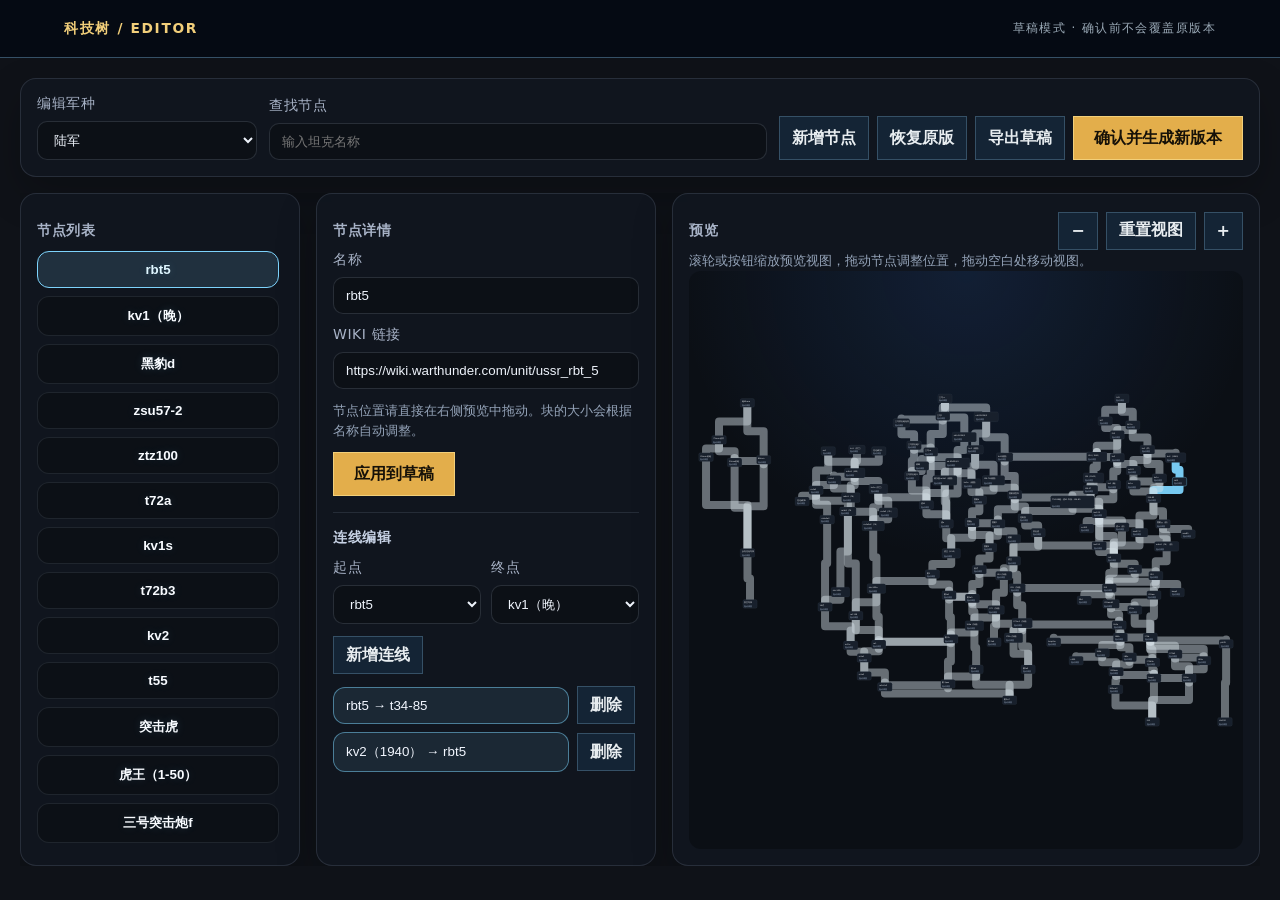
==== editor.html @ f43fb98a "Initial upload" ====
<!doctype html>
<html lang="zh-CN">
<head>
  <meta charset="UTF-8">
  <meta name="viewport" content="width=device-width, initial-scale=1.0">
  <meta name="description" content="科技树编辑器">
  <title>科技树编辑器</title>
  <link rel="stylesheet" href="css/styles.css">
  <link rel="stylesheet" href="css/editor.css">
</head>
<body class="editor-page">
  <header class="masthead">
    <a class="masthead__brand" href="index.html">科技树 / EDITOR</a>
    <span class="masthead__status">草稿模式 · 确认前不会覆盖原版本</span>
  </header>

  <main class="editor-shell">
    <section class="editor-toolbar">
      <label class="field"><span>编辑军种</span><select id="branch-select"></select></label>
      <label class="field"><span>查找节点</span><input id="node-search" type="search" placeholder="输入坦克名称"></label>
      <div class="editor-actions">
        <button id="add-node" class="button button--subtle" type="button">新增节点</button>
        <button id="reset-draft" class="button button--subtle" type="button">恢复原版</button>
        <button id="export-draft" class="button button--subtle" type="button">导出草稿</button>
        <button id="commit-draft" class="button button--primary" type="button">确认并生成新版本</button>
      </div>
    </section>

    <section class="editor-workspace">
      <aside class="editor-panel editor-panel--list">
        <h2>节点列表</h2>
        <div id="node-list" class="node-list"></div>
      </aside>

      <section class="editor-panel editor-panel--form">
        <h2>节点详情</h2>
        <form id="node-form" class="node-form">
          <input type="hidden" id="node-id">
          <label class="field"><span>名称</span><input id="node-name" type="text"></label>
          <label class="field"><span>Wiki 链接</span><input id="node-wiki" type="url"></label>
          <p class="editor-hint">节点位置请直接在右侧预览中拖动。块的大小会根据名称自动调整。</p>
          <div class="editor-actions"><button id="apply-node" class="button button--primary" type="submit">应用到草稿</button></div>
        </form>

        <section class="edge-editor">
          <h3>连线编辑</h3>
          <div class="edge-grid">
            <label class="field"><span>起点</span><select id="edge-from"></select></label>
            <label class="field"><span>终点</span><select id="edge-to"></select></label>
          </div>
          <div class="editor-actions"><button id="add-edge" class="button button--subtle" type="button">新增连线</button></div>
          <div id="edge-list" class="edge-list"></div>
        </section>
      </section>

      <section class="editor-panel editor-panel--preview">
        <div class="preview-header">
          <h2>预览</h2>
          <div class="preview-controls">
            <button id="preview-zoom-out" class="button button--subtle" type="button" aria-label="缩小预览">−</button>
            <button id="preview-zoom-reset" class="button button--subtle" type="button">重置视图</button>
            <button id="preview-zoom-in" class="button button--subtle" type="button" aria-label="放大预览">+</button>
          </div>
        </div>
        <p class="editor-hint">滚轮或按钮缩放预览视图，拖动节点调整位置，拖动空白处移动视图。</p>
        <svg id="editor-preview" class="editor-preview" viewBox="0 0 1600 900" preserveAspectRatio="xMidYMid meet" aria-label="科技树预览"><g id="preview-transform"></g></svg>
      </section>
    </section>
  </main>

  <script src="js/data.js"></script>
  <script src="js/core.js"></script>
  <script src="js/editor.js"></script>
</body>
</html>
---- css/styles.css ----
:root {
  --color-navy: #07111d;
  --color-navy-deep: #030913;
  --color-slate: #142435;
  --color-slate-bright: #203a50;
  --color-gold: #e3ae4b;
  --color-gold-soft: #f2cf7a;
  --color-text: #e8edf0;
  --color-muted: #9aa9b6;
  --color-border: #355066;
  --color-danger: #d57a65;
  --shadow-panel: 0 18px 40px rgb(0 0 0 / 32%);
  --focus-ring: 0 0 0 3px rgb(242 207 122 / 68%);
  --font-ui: "Microsoft YaHei", "PingFang SC", "Noto Sans CJK SC", system-ui, sans-serif;
}

* { box-sizing: border-box; }

html { min-height: 100%; background: var(--color-navy-deep); }

body {
  min-width: 320px;
  min-height: 100vh;
  margin: 0;
  color: var(--color-text);
  font-family: var(--font-ui);
  background:
    linear-gradient(rgb(7 17 29 / 92%), rgb(3 9 19 / 97%)),
    repeating-linear-gradient(0deg, transparent 0 31px, rgb(121 153 176 / 9%) 31px 32px),
    repeating-linear-gradient(90deg, transparent 0 31px, rgb(121 153 176 / 9%) 31px 32px);
}

.masthead {
  display: flex;
  align-items: center;
  justify-content: space-between;
  gap: 1rem;
  min-height: 58px;
  padding: 0.8rem clamp(1.25rem, 5vw, 5rem);
  border-bottom: 1px solid var(--color-border);
  background: rgb(3 9 19 / 82%);
}

.masthead__brand { color: var(--color-gold-soft); font-size: 0.86rem; font-weight: 800; letter-spacing: 0.12em; text-decoration: none; }
.masthead__status, .eyebrow { color: var(--color-muted); font-size: 0.74rem; letter-spacing: 0.12em; text-transform: uppercase; }

.landing-page { width: min(1120px, calc(100% - 2.5rem)); margin: 0 auto; padding: clamp(4rem, 11vw, 9rem) 0 4rem; }
.hero { max-width: 680px; border-left: 3px solid var(--color-gold); padding-left: 1.1rem; }
.hero h1 { margin: 0.35rem 0 0; font-size: clamp(2.2rem, 7vw, 4.7rem); letter-spacing: 0.06em; line-height: 1.08; }
.hero__lede { max-width: 35rem; color: var(--color-muted); line-height: 1.75; }

.branch-grid { display: grid; grid-template-columns: repeat(3, minmax(0, 1fr)); gap: 1rem; margin-top: clamp(2.8rem, 7vw, 5.5rem); }
.branch-card {
  display: flex;
  min-height: 260px;
  flex-direction: column;
  align-items: flex-start;
  justify-content: flex-end;
  gap: 0.65rem;
  padding: 1.5rem;
  overflow: hidden;
  color: inherit;
  text-align: left;
  cursor: pointer;
  border: 1px solid var(--color-border);
  border-bottom: 4px solid var(--color-gold);
  background: linear-gradient(145deg, rgb(32 58 80 / 88%), rgb(10 24 39 / 96%));
  box-shadow: var(--shadow-panel);
  transition: transform 160ms ease, border-color 160ms ease, background 160ms ease;
}
.branch-card::before { width: 42px; height: 3px; margin-bottom: auto; content: ""; background: var(--color-gold); }
.branch-card strong { font-size: clamp(1.7rem, 3.5vw, 2.35rem); letter-spacing: 0.09em; }
.branch-card__index, .branch-card__detail { color: var(--color-muted); font-size: 0.82rem; letter-spacing: 0.06em; }
.branch-card--empty { border-bottom-color: var(--color-danger); }
.branch-card--empty::before { background: var(--color-danger); }
.branch-card--empty .branch-card__detail { color: #e3a08f; }
.branch-card:hover { border-color: var(--color-gold); transform: translateY(-5px); background: linear-gradient(145deg, #294a63, #10273b); }
.branch-card:active { transform: translateY(-1px); }
.branch-card:disabled { cursor: not-allowed; opacity: 0.52; transform: none; }
.branch-card:focus-visible, .button:focus-visible, .masthead__brand:focus-visible { outline: none; box-shadow: var(--focus-ring); }
.editor-entry { position: relative; z-index: 1; margin-top: clamp(1.5rem, 4vw, 2.5rem); padding-bottom: 1rem; }
.editor-entry .button { display: inline-flex; align-items: center; justify-content: center; text-decoration: none; }

.empty-state { width: min(500px, calc(100% - 2rem)); padding: 0; color: var(--color-text); border: 1px solid var(--color-border); background: var(--color-slate); box-shadow: var(--shadow-panel); }
.empty-state::backdrop { background: rgb(0 4 10 / 78%); backdrop-filter: blur(3px); }
.empty-state__panel { padding: clamp(1.5rem, 6vw, 2.5rem); border-top: 4px solid var(--color-danger); }
.empty-state h2 { margin: 0.55rem 0 1rem; font-size: clamp(1.55rem, 5vw, 2.2rem); line-height: 1.35; }
.empty-state p:not(.eyebrow) { color: var(--color-muted); line-height: 1.7; }
.button { min-height: 42px; padding: 0.65rem 1.25rem; font: inherit; font-weight: 700; cursor: pointer; border: 1px solid transparent; }
.button--primary { color: #161108; border-color: var(--color-gold-soft); background: var(--color-gold); }
.button--primary:hover { background: var(--color-gold-soft); }
.button:active { transform: translateY(1px); }
.empty-state.is-fallback-visible { display: grid; place-items: center; min-height: 180px; }
.u-muted { color: var(--color-muted); }

@media (max-width: 720px) {
  .masthead { align-items: flex-start; flex-direction: column; }
  .branch-grid { grid-template-columns: 1fr; }
  .branch-card { min-height: 180px; }
}

@media (prefers-reduced-motion: reduce) {
  *, *::before, *::after { scroll-behavior: auto !important; transition-duration: 0.01ms !important; animation-duration: 0.01ms !important; animation-iteration-count: 1 !important; }
}

/* Army research overview */
.army-page { display: flex; height: 100vh; flex-direction: column; overflow: hidden; }
.army-shell { display: flex; min-height: 0; flex: 1; flex-direction: column; overflow: hidden; }
.army-toolbar { display: flex; align-items: center; gap: 0.7rem; padding: 0.75rem clamp(1rem, 3vw, 2rem); border-bottom: 1px solid var(--color-border); background: rgb(7 17 29 / 92%); }
.search-control { color: var(--color-muted); font-size: 0.86rem; font-weight: 700; white-space: nowrap; }
#vehicle-search { min-width: min(260px, 45vw); min-height: 40px; padding: 0.55rem 0.75rem; color: var(--color-text); font: inherit; border: 1px solid var(--color-border); border-radius: 4px; background: var(--color-navy-deep); }
#vehicle-search:focus-visible, .vehicle-node:focus-visible { outline: none; }
#vehicle-search:focus-visible { border-color: var(--color-gold-soft); box-shadow: var(--focus-ring); }
.search-status { min-width: 10rem; color: var(--color-muted); font-size: 0.82rem; }
.zoom-controls { display: flex; gap: 0.45rem; margin-left: auto; }
.button--subtle { min-height: 38px; padding: 0.45rem 0.75rem; color: var(--color-text); border-color: var(--color-border); background: var(--color-slate); }
.button--subtle:hover { border-color: var(--color-gold); background: var(--color-slate-bright); }
.button--subtle:focus-visible { outline: none; box-shadow: var(--focus-ring); }
.marker-toolbar {
  display: flex;
  align-items: center;
  gap: 0.75rem;
  padding: 0.6rem clamp(1rem, 3vw, 2rem);
  border-bottom: 1px solid var(--color-border);
  background: rgb(5 12 22 / 88%);
}
.marker-users { display: flex; flex-wrap: wrap; gap: 0.5rem; margin-left: auto; }
.marker-user {
  display: inline-flex;
  align-items: center;
  gap: 0.45rem;
  min-height: 34px;
  padding: 0.4rem 0.7rem;
  color: var(--color-text);
  font: inherit;
  font-weight: 700;
  cursor: pointer;
  border: 1px solid var(--color-border);
  border-radius: 4px;
  background: var(--color-slate);
}
.marker-user::before {
  width: 10px;
  height: 10px;
  border-radius: 999px;
  content: "";
  background: var(--marker-color);
  box-shadow: 0 0 0 2px rgb(3 9 19 / 90%);
}
.marker-user.is-active { border-color: var(--marker-color); box-shadow: 0 0 0 2px color-mix(in srgb, var(--marker-color) 34%, transparent); }
.marker-user:focus-visible { outline: none; box-shadow: var(--focus-ring); }
.marker-toggle.is-on { border-color: var(--color-gold); background: var(--color-slate-bright); }
.marker-clear { border-color: var(--color-danger); }
.marker-clear:hover { border-color: #ef9a88; background: rgb(73 26 21 / 92%); }
.graph-status { margin: 0; padding: 0.55rem clamp(1rem, 3vw, 2rem); color: var(--color-muted); font-size: 0.82rem; border-bottom: 1px solid rgb(53 80 102 / 65%); background: rgb(3 9 19 / 76%); }
.graph-status.is-error { color: #ffd0c5; border-color: var(--color-danger); background: rgb(89 31 25 / 55%); }
.research-viewport { display: flex; min-height: 0; flex: 1; overflow: hidden; touch-action: none; }
#research-canvas { display: block; width: 100%; height: 100%; min-height: 0; flex: 1; cursor: grab; background: radial-gradient(circle at center, rgb(32 58 80 / 38%), transparent 62%); }
#research-canvas:active { cursor: grabbing; }
.graph-edge { fill: none; stroke: rgba(215,226,233,.45); stroke-width: 8; vector-effect: non-scaling-stroke; stroke-linecap: round; stroke-linejoin: round; }
.vehicle-node { cursor: pointer; }
.vehicle-node rect { fill: #152c41; stroke: var(--color-border); stroke-width: 1.5; transition: fill 160ms ease, stroke 160ms ease; }
.vehicle-node text { fill: var(--color-text); font-size: 12px; font-weight: 700; pointer-events: none; }
.vehicle-node:hover rect { fill: #24455f; stroke: var(--color-gold); }
.vehicle-node:focus-visible rect { stroke: var(--color-gold-soft); stroke-width: 3; filter: drop-shadow(0 0 5px rgb(242 207 122 / 72%)); }
.vehicle-node.is-search-match rect { fill: #3c3521; stroke: var(--color-gold-soft); stroke-width: 2.5; }
.vehicle-node__wiki { fill: var(--color-gold); stroke: var(--color-navy-deep); stroke-width: 1.5; pointer-events: none; }
.vehicle-node__marker { stroke: rgb(3 9 19 / 90%); stroke-width: 1.2; pointer-events: none; }

@media (max-width: 720px) {
  .army-toolbar { flex-wrap: wrap; }
  .marker-toolbar { flex-wrap: wrap; }
  #vehicle-search { flex: 1; min-width: 0; }
  .search-status { flex-basis: 100%; min-width: 0; order: 3; }
  .zoom-controls { margin-left: 0; }
  .marker-users { margin-left: 0; }
}

@media (max-height: 600px) {
  .research-viewport { min-height: 260px; }
}

/* Vehicle detail page */
.vehicle-shell, .not-found { width: min(1040px, calc(100% - 2.5rem)); margin: 0 auto; }
.vehicle-shell { padding: clamp(1.5rem, 5vw, 4rem) 0 4rem; }
.breadcrumbs { display: flex; flex-wrap: wrap; gap: 0.55rem; align-items: center; margin-bottom: 1.25rem; color: var(--color-muted); font-size: 0.88rem; }
.breadcrumbs a { color: var(--color-gold-soft); text-underline-offset: 0.2em; }
.vehicle-summary, .relation-panel, .not-found { border: 1px solid var(--color-border); background: linear-gradient(145deg, rgb(32 58 80 / 88%), rgb(10 24 39 / 96%)); box-shadow: var(--shadow-panel); }
.vehicle-summary { padding: clamp(1.5rem, 5vw, 3rem); border-top: 4px solid var(--color-gold); }
.vehicle-summary h1 { margin: 0.4rem 0 1rem; font-size: clamp(2.1rem, 7vw, 4.3rem); line-height: 1.1; letter-spacing: 0.04em; }
.wiki-url { margin: 0 0 1.25rem; overflow-wrap: anywhere; color: var(--color-muted); font-family: ui-monospace, "Cascadia Code", "SFMono-Regular", Consolas, monospace; font-size: 0.86rem; line-height: 1.7; }
.wiki-link { display: inline-flex; align-items: center; text-decoration: none; }
.vehicle-relations { display: grid; grid-template-columns: repeat(2, minmax(0, 1fr)); gap: 1rem; margin-top: 1rem; }
.relation-panel { min-width: 0; padding: 1.25rem; }
.relation-panel h2 { margin: 0 0 1rem; font-size: 1.1rem; }
.related-list { display: grid; gap: 0.7rem; }
.related-card { display: block; padding: 0.9rem 1rem; color: var(--color-text); text-decoration: none; border: 1px solid var(--color-border); border-left: 3px solid var(--color-gold); background: rgb(3 9 19 / 62%); transition: transform 160ms ease, border-color 160ms ease, background 160ms ease; }
.related-card:hover, .related-card:focus-visible { border-color: var(--color-gold-soft); background: var(--color-slate-bright); transform: translateX(3px); }
.related-card:focus-visible { outline: none; box-shadow: var(--focus-ring); }
.relation-empty { margin: 0; padding: 0.9rem 1rem; color: var(--color-muted); border: 1px dashed var(--color-border); }
.not-found { margin-top: clamp(2rem, 10vw, 7rem); padding: clamp(1.5rem, 5vw, 3rem); border-top: 4px solid var(--color-danger); }
.not-found h1 { margin: 0.4rem 0 0.8rem; font-size: clamp(1.8rem, 6vw, 3rem); }
.not-found p:not(.eyebrow) { color: var(--color-muted); line-height: 1.7; }
.not-found__actions { display: flex; flex-wrap: wrap; gap: 0.7rem; margin-top: 1.5rem; }
.not-found__actions a { text-decoration: none; }

@media (max-width: 760px) {
  .vehicle-relations { grid-template-columns: 1fr; }
}

/* Current vehicle detail markup */
.vehicle-layout { width: min(1040px, calc(100% - 2.5rem)); margin: 0 auto; padding: clamp(1.5rem, 5vw, 4rem) 0 4rem; }
.vehicle-breadcrumb { display: flex; flex-wrap: wrap; gap: 0.55rem; align-items: center; margin-bottom: 1.25rem; color: var(--color-muted); font-size: 0.88rem; }
.vehicle-breadcrumb a { color: var(--color-gold-soft); text-underline-offset: 0.2em; }
.vehicle-detail { border: 1px solid var(--color-border); border-top: 4px solid var(--color-gold); background: linear-gradient(145deg, rgb(32 58 80 / 88%), rgb(10 24 39 / 96%)); box-shadow: var(--shadow-panel); }
.vehicle-detail__header { padding: clamp(1.5rem, 5vw, 3rem) clamp(1.5rem, 5vw, 3rem) 0; }
.vehicle-detail__header h1 { margin: 0.4rem 0 1rem; font-size: clamp(2.1rem, 7vw, 4.3rem); line-height: 1.1; letter-spacing: 0.04em; overflow-wrap: anywhere; }
.vehicle-detail__content { padding: 0 clamp(1.5rem, 5vw, 3rem); }
.vehicle-media { margin: 0 0 1.25rem; padding: 0.9rem; border: 1px solid var(--color-border); background: rgb(3 9 19 / 58%); }
.vehicle-media img { display: block; width: 100%; height: auto; border: 1px solid rgb(255 255 255 / 6%); }
.vehicle-detail__nav { display: flex; flex-wrap: wrap; gap: 0.7rem; padding: 0 clamp(1.5rem, 5vw, 3rem) clamp(1.5rem, 5vw, 3rem); }
.vehicle-links { display: grid; grid-template-columns: repeat(2, minmax(0, 1fr)); gap: 1rem; margin-top: 1rem; }
.vehicle-links > section { min-width: 0; padding: 1.25rem; border: 1px solid var(--color-border); background: linear-gradient(145deg, rgb(32 58 80 / 88%), rgb(10 24 39 / 96%)); box-shadow: var(--shadow-panel); }
.vehicle-links h2 { margin: 0 0 1rem; font-size: 1.1rem; }
.link-list { display: grid; gap: 0.7rem; }
.vehicle-links .related-card { display: block; padding: 0.9rem 1rem; color: var(--color-text); text-decoration: none; border: 1px solid var(--color-border); border-left: 3px solid var(--color-gold); background: rgb(3 9 19 / 62%); }
.vehicle-links .related-card:hover, .vehicle-links .related-card:focus-visible { border-color: var(--color-gold-soft); background: var(--color-slate-bright); }
.vehicle-links .relation-empty { margin: 0; padding: 0.9rem 1rem; color: var(--color-muted); border: 1px dashed var(--color-border); }

@media (max-width: 760px) {
  .vehicle-layout { width: min(100% - 1.25rem, 1040px); }
  .vehicle-links { grid-template-columns: 1fr; }
}
---- css/editor.css ----
.editor-page, html { height: 100%; overflow: hidden; }
.editor-page { background: #0f1218; color: #edf2f7; min-height: 100vh; overflow-x: hidden; overflow-y: hidden; }
.editor-shell { height: calc(100vh - 72px); padding: 20px; display: grid; grid-template-rows: auto minmax(0, 1fr); gap: 16px; box-sizing: border-box; overflow: hidden; }
.editor-toolbar, .editor-panel { background: rgba(17, 22, 32, 0.92); border: 1px solid rgba(148, 163, 184, 0.18); border-radius: 16px; box-shadow: 0 16px 40px rgba(0,0,0,.22); }
.editor-toolbar { padding: 16px; display: grid; grid-template-columns: 220px 1fr auto; gap: 12px; align-items: end; }
.editor-workspace { display: grid; grid-template-columns: 280px 340px minmax(0, 1fr); gap: 16px; min-height: 0; overflow: hidden; }
.editor-panel { padding: 16px; overflow: auto; min-height: 0; display: flex; flex-direction: column; }
.field { display: grid; gap: 8px; }
.field span, .editor-panel h2 { color: #a8b3c7; font-size: 14px; letter-spacing: .04em; text-transform: uppercase; }
.field input, .field select { width: 100%; box-sizing: border-box; border-radius: 10px; border: 1px solid rgba(148, 163, 184, 0.2); background: #0c1016; color: #eef3fb; padding: 10px 12px; }
.editor-actions { display: flex; gap: 8px; flex-wrap: wrap; }
.node-list { display: grid; gap: 8px; overflow: auto; padding-right: 4px; min-height: 0; flex: 1; }
.node-item { padding: 10px 12px; border-radius: 12px; background: #0c1016; border: 1px solid rgba(148,163,184,.14); cursor: pointer; color: #f8fbff; font-weight: 600; text-shadow: 0 0 10px rgba(125, 211, 252, 0.16); }
.node-item:hover { color: #ffffff; border-color: rgba(125, 211, 252, .38); background: rgba(125, 211, 252, 0.08); }
.node-item.is-active { border-color: #7dd3fc; background: rgba(125, 211, 252, 0.14); color: #dff6ff; }
.node-form { display: grid; gap: 12px; }
.editor-hint { margin: 0; color: #94a3b8; font-size: 13px; line-height: 1.5; }
.edge-editor { margin-top: 16px; padding-top: 16px; border-top: 1px solid rgba(148, 163, 184, 0.16); display: grid; gap: 12px; }
.edge-editor h3 { margin: 0; color: #c7d2e5; font-size: 14px; letter-spacing: .04em; text-transform: uppercase; }
.edge-grid { display: grid; grid-template-columns: 1fr 1fr; gap: 10px; }
.edge-list { display: grid; gap: 8px; max-height: 240px; overflow: auto; padding-right: 4px; }
.edge-row { display: grid; grid-template-columns: minmax(0, 1fr) auto; gap: 8px; align-items: center; }
.edge-row.is-related .edge-item { border-color: rgba(125, 211, 252, .5); background: rgba(125, 211, 252, 0.1); }
.edge-item { text-align: left; padding: 10px 12px; border-radius: 12px; background: #0c1016; border: 1px solid rgba(148,163,184,.14); color: #f3f7ff; cursor: pointer; }
.edge-item:hover { border-color: rgba(125, 211, 252, .38); background: rgba(125, 211, 252, 0.08); }
.edge-delete { white-space: nowrap; }
.edge-empty { margin: 0; color: #94a3b8; font-size: 13px; }
.preview-header { display: flex; align-items: center; justify-content: space-between; gap: 12px; }
.preview-controls { display: flex; gap: 8px; flex-wrap: wrap; }
.editor-preview { width: 100%; flex: 1; min-height: 0; background: radial-gradient(circle at top, rgba(59,130,246,.14), transparent 45%), #0b0f15; border-radius: 12px; touch-action: none; overflow: hidden; cursor: grab; }
.editor-preview.is-panning { cursor: grabbing; }
.preview-edge { fill: none; stroke: rgba(215,226,233,.45); stroke-width: 8; vector-effect: non-scaling-stroke; stroke-linecap: round; stroke-linejoin: round; }
.preview-edge.is-related { stroke: rgba(125, 211, 252, .95); }
.preview-node { cursor: grab; }
.preview-node.is-selected rect { stroke: #7dd3fc; stroke-width: 2; }
.preview-node.is-new rect { fill: #4a1113; stroke: rgba(248, 113, 113, 0.85); }
.preview-node.is-new text { fill: #ffecec; }
.preview-node.is-new .node-note { fill: #ffb5b5; }
.preview-node rect { fill: #18202c; stroke: rgba(148,163,184,.25); stroke-width: 1.5; rx: 10; }
.preview-node text { fill: #f8fafc; font-size: 12px; pointer-events: none; user-select: none; }
.preview-node .node-note { fill: #9fb0c8; font-size: 10px; }
.editor-entry { margin-top: 18px; }

@media (max-width: 1100px) {
  .editor-toolbar { grid-template-columns: minmax(180px, 1fr) minmax(220px, 1.4fr); }
  .editor-toolbar .editor-actions { grid-column: 1 / -1; justify-content: flex-start; }
  .editor-workspace { grid-template-columns: 240px 300px minmax(520px, 1fr); overflow: auto; padding-bottom: 8px; }
}

@media (max-width: 760px) {
  .editor-shell { padding: 12px; height: calc(100vh - 72px); grid-template-rows: auto minmax(0, 1fr); }
  .editor-toolbar { grid-template-columns: 1fr; align-items: stretch; }
  .editor-toolbar .editor-actions { grid-column: auto; }
  .editor-workspace { grid-template-columns: minmax(260px, 1fr); overflow: auto; }
  .editor-panel--preview { min-height: 560px; }
}
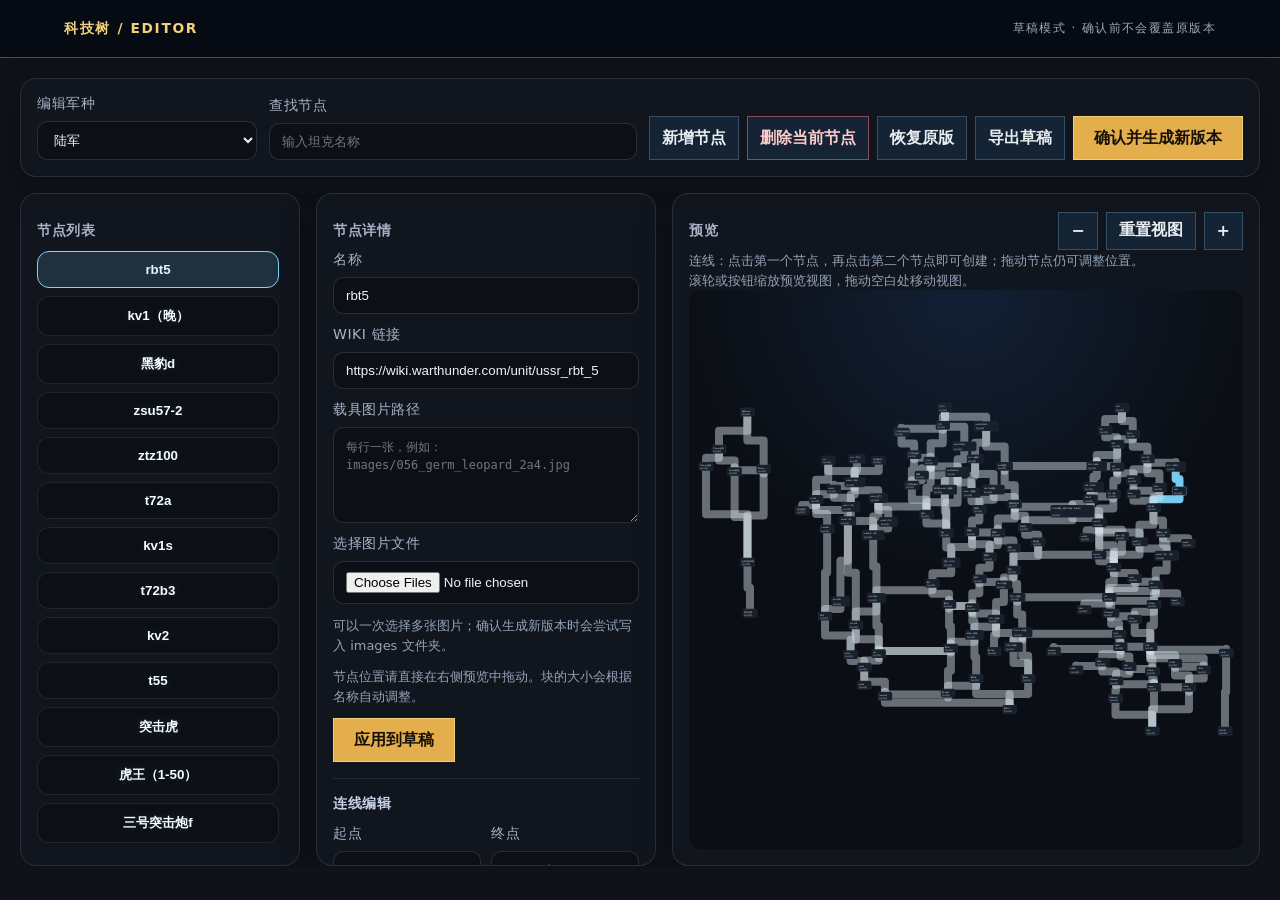
==== commit 3b8642ce: "Update X-ray workflow and vehicle assets" ====
--- a/editor.html
+++ b/editor.html
@@ -20,6 +20,7 @@
       <label class="field"><span>查找节点</span><input id="node-search" type="search" placeholder="输入坦克名称"></label>
       <div class="editor-actions">
         <button id="add-node" class="button button--subtle" type="button">新增节点</button>
+        <button id="delete-node" class="button button--subtle button--danger" type="button">删除当前节点</button>
         <button id="reset-draft" class="button button--subtle" type="button">恢复原版</button>
         <button id="export-draft" class="button button--subtle" type="button">导出草稿</button>
         <button id="commit-draft" class="button button--primary" type="button">确认并生成新版本</button>
@@ -38,6 +39,9 @@
           <input type="hidden" id="node-id">
           <label class="field"><span>名称</span><input id="node-name" type="text"></label>
           <label class="field"><span>Wiki 链接</span><input id="node-wiki" type="url"></label>
+          <label class="field"><span>载具图片路径</span><textarea id="node-images" rows="4" placeholder="每行一张，例如：images/056_germ_leopard_2a4.jpg"></textarea></label>
+          <label class="field"><span>选择图片文件</span><input id="node-image-files" type="file" accept="image/*" multiple></label>
+          <p id="image-file-status" class="editor-hint">可以一次选择多张图片；确认生成新版本时会尝试写入 images 文件夹。</p>
           <p class="editor-hint">节点位置请直接在右侧预览中拖动。块的大小会根据名称自动调整。</p>
           <div class="editor-actions"><button id="apply-node" class="button button--primary" type="submit">应用到草稿</button></div>
         </form>
@@ -62,7 +66,8 @@
             <button id="preview-zoom-in" class="button button--subtle" type="button" aria-label="放大预览">+</button>
           </div>
         </div>
-        <p class="editor-hint">滚轮或按钮缩放预览视图，拖动节点调整位置，拖动空白处移动视图。</p>
+        <p id="edge-click-status" class="editor-hint">连线：点击第一个节点，再点击第二个节点即可创建；拖动节点仍可调整位置。</p>
+        <p class="editor-hint">滚轮或按钮缩放预览视图，拖动空白处移动视图。</p>
         <svg id="editor-preview" class="editor-preview" viewBox="0 0 1600 900" preserveAspectRatio="xMidYMid meet" aria-label="科技树预览"><g id="preview-transform"></g></svg>
       </section>
     </section>
--- a/css/styles.css
+++ b/css/styles.css
@@ -216,8 +216,9 @@
 .vehicle-detail__header { padding: clamp(1.5rem, 5vw, 3rem) clamp(1.5rem, 5vw, 3rem) 0; }
 .vehicle-detail__header h1 { margin: 0.4rem 0 1rem; font-size: clamp(2.1rem, 7vw, 4.3rem); line-height: 1.1; letter-spacing: 0.04em; overflow-wrap: anywhere; }
 .vehicle-detail__content { padding: 0 clamp(1.5rem, 5vw, 3rem); }
-.vehicle-media { margin: 0 0 1.25rem; padding: 0.9rem; border: 1px solid var(--color-border); background: rgb(3 9 19 / 58%); }
-.vehicle-media img { display: block; width: 100%; height: auto; border: 1px solid rgb(255 255 255 / 6%); }
+.vehicle-media { display: grid; grid-template-columns: repeat(auto-fit, minmax(min(100%, 320px), 1fr)); gap: 0.9rem; margin: 0 0 1.25rem; padding: 0.9rem; border: 1px solid var(--color-border); background: rgb(3 9 19 / 58%); }
+.vehicle-media__item { margin: 0; }
+.vehicle-media img { display: block; width: 100%; height: auto; border: 1px solid rgb(255 255 255 / 6%); background: rgb(0 0 0 / 18%); }
 .vehicle-detail__nav { display: flex; flex-wrap: wrap; gap: 0.7rem; padding: 0 clamp(1.5rem, 5vw, 3rem) clamp(1.5rem, 5vw, 3rem); }
 .vehicle-links { display: grid; grid-template-columns: repeat(2, minmax(0, 1fr)); gap: 1rem; margin-top: 1rem; }
 .vehicle-links > section { min-width: 0; padding: 1.25rem; border: 1px solid var(--color-border); background: linear-gradient(145deg, rgb(32 58 80 / 88%), rgb(10 24 39 / 96%)); box-shadow: var(--shadow-panel); }
--- a/css/editor.css
+++ b/css/editor.css
@@ -7,7 +7,10 @@
 .editor-panel { padding: 16px; overflow: auto; min-height: 0; display: flex; flex-direction: column; }
 .field { display: grid; gap: 8px; }
 .field span, .editor-panel h2 { color: #a8b3c7; font-size: 14px; letter-spacing: .04em; text-transform: uppercase; }
-.field input, .field select { width: 100%; box-sizing: border-box; border-radius: 10px; border: 1px solid rgba(148, 163, 184, 0.2); background: #0c1016; color: #eef3fb; padding: 10px 12px; }
+.field input, .field select, .field textarea { width: 100%; box-sizing: border-box; border-radius: 10px; border: 1px solid rgba(148, 163, 184, 0.2); background: #0c1016; color: #eef3fb; padding: 10px 12px; }
+.field textarea { resize: vertical; min-height: 96px; font-family: ui-monospace, "Cascadia Code", Consolas, monospace; font-size: 12px; line-height: 1.5; }
+.button--danger { border-color: rgba(248, 113, 113, 0.52); color: #fecaca; }
+.button--danger:hover { border-color: rgba(248, 113, 113, 0.88); background: rgba(127, 29, 29, 0.36); }
 .editor-actions { display: flex; gap: 8px; flex-wrap: wrap; }
 .node-list { display: grid; gap: 8px; overflow: auto; padding-right: 4px; min-height: 0; flex: 1; }
 .node-item { padding: 10px 12px; border-radius: 12px; background: #0c1016; border: 1px solid rgba(148,163,184,.14); cursor: pointer; color: #f8fbff; font-weight: 600; text-shadow: 0 0 10px rgba(125, 211, 252, 0.16); }
@@ -15,6 +18,7 @@
 .node-item.is-active { border-color: #7dd3fc; background: rgba(125, 211, 252, 0.14); color: #dff6ff; }
 .node-form { display: grid; gap: 12px; }
 .editor-hint { margin: 0; color: #94a3b8; font-size: 13px; line-height: 1.5; }
+.editor-hint.is-active { color: #7dd3fc; }
 .edge-editor { margin-top: 16px; padding-top: 16px; border-top: 1px solid rgba(148, 163, 184, 0.16); display: grid; gap: 12px; }
 .edge-editor h3 { margin: 0; color: #c7d2e5; font-size: 14px; letter-spacing: .04em; text-transform: uppercase; }
 .edge-grid { display: grid; grid-template-columns: 1fr 1fr; gap: 10px; }
@@ -33,6 +37,7 @@
 .preview-edge.is-related { stroke: rgba(125, 211, 252, .95); }
 .preview-node { cursor: grab; }
 .preview-node.is-selected rect { stroke: #7dd3fc; stroke-width: 2; }
+.preview-node.is-edge-start rect { stroke: #fbbf24; stroke-width: 3; filter: drop-shadow(0 0 8px rgba(251, 191, 36, .45)); }
 .preview-node.is-new rect { fill: #4a1113; stroke: rgba(248, 113, 113, 0.85); }
 .preview-node.is-new text { fill: #ffecec; }
 .preview-node.is-new .node-note { fill: #ffb5b5; }
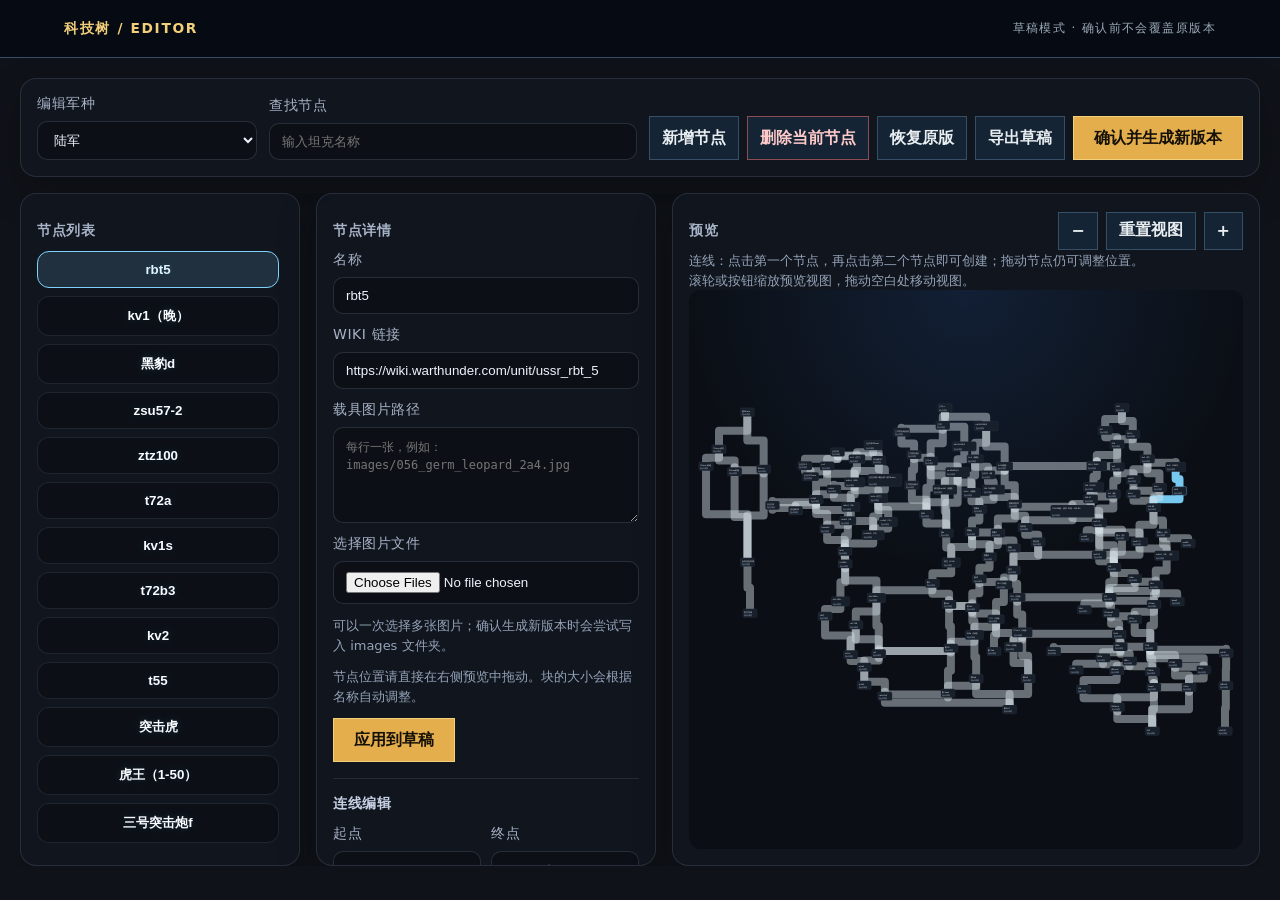
==== commit eb3106d6: "Add normalized Y-distance labels and editor overrides" ====
--- a/editor.html
+++ b/editor.html
@@ -51,6 +51,7 @@
           <div class="edge-grid">
             <label class="field"><span>起点</span><select id="edge-from"></select></label>
             <label class="field"><span>终点</span><select id="edge-to"></select></label>
+            <label class="field"><span>Y 距离（留空自动）</span><input id="edge-distance" type="number" min="0" step="0.01" placeholder="自动计算"></label>
           </div>
           <div class="editor-actions"><button id="add-edge" class="button button--subtle" type="button">新增连线</button></div>
           <div id="edge-list" class="edge-list"></div>
